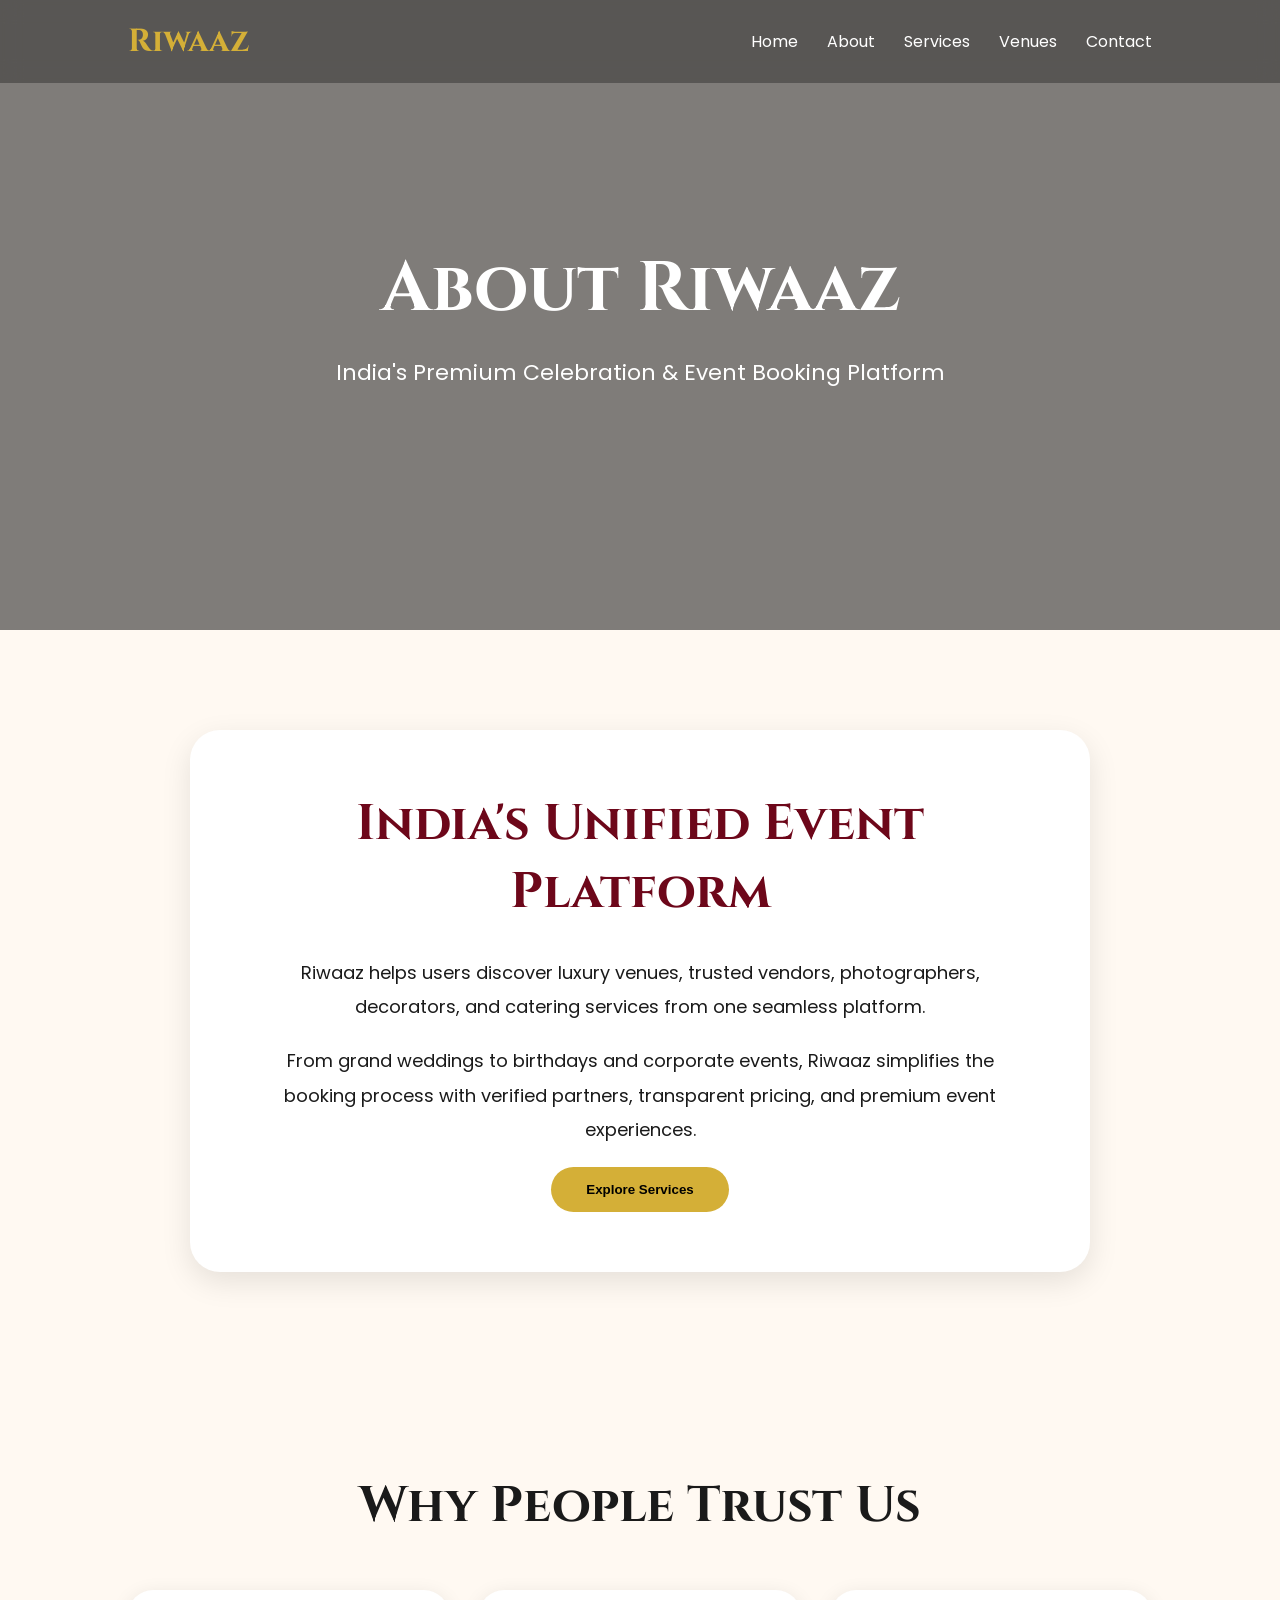
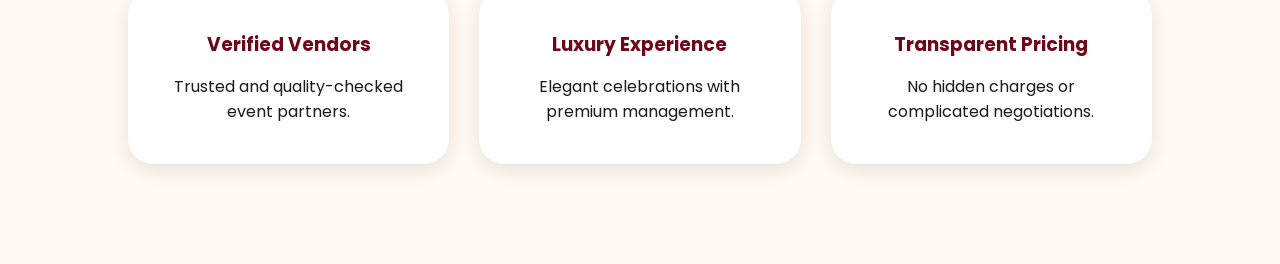
==== pages/about/about.html @ e1d9c22d "pushing" ====
<!DOCTYPE html>
<html lang="en">

<head>
    <meta charset="UTF-8">
    <meta name="viewport" content="width=device-width, initial-scale=1.0">

    <title>About - Riwaaz Events</title>

    <link rel="stylesheet" href="../../css/header.css">
    <link rel="stylesheet" href="./about.css">

    <link rel="preconnect" href="https://fonts.googleapis.com">
    <link
        href="https://fonts.googleapis.com/css2?family=Cinzel:wght@500;700&family=Poppins:wght@300;400;500;600&display=swap"
        rel="stylesheet">

</head>

<body>

    <!-- NAVBAR -->

    <header>
        <div class="logo">Riwaaz</div>
        <nav>
            <a href="../../index.html">Home</a>
            <a href="../about/about.html">About</a>
            <a href="../services/services.html">Services</a>
            <a href="../venues/venues.html">Venues</a>
            <a href="../contact/contact.html">Contact</a>
        </nav>

        <!-- MENU BUTTON -->
        <div class="menu-btn" id="menuBtn">
            <span></span>
            <span></span>
            <span></span>
        </div>

        <nav id="mobileNav">
            <a href="../../index.html">Home</a>
            <a href="../about/about.html">About</a>
            <a href="../services/services.html">Services</a>
            <a href="../venues/venues.html">Venues</a>
            <a href="../contact/contact.html">Contact</a>
        </nav>
    </header>


    <!-- BANNER -->

    <section class="page-banner">

        <div class="overlay"></div>

        <div class="banner-content">

            <h1>About Riwaaz</h1>

            <p>
                India's Premium Celebration & Event Booking Platform
            </p>

        </div>

    </section>



    <!-- ABOUT SECTION -->

    <section class="content-section">

        <div class="about-box">

            <h2>India's Unified Event Platform</h2>

            <p>
                Riwaaz helps users discover luxury venues,
                trusted vendors, photographers, decorators,
                and catering services from one seamless platform.
            </p>

            <p>
                From grand weddings to birthdays and corporate events,
                Riwaaz simplifies the booking process with verified
                partners, transparent pricing, and premium event
                experiences.
            </p>

            <a href="../services/services.html"><button>
                Explore Services
            </button></a>

        </div>

    </section>



    <!-- VALUES SECTION -->

    <section class="values-section">

        <h2>Why People Trust Us</h2>

        <div class="value-grid">

            <div class="value-card">
                <h3>Verified Vendors</h3>
                <p>Trusted and quality-checked event partners.</p>
            </div>

            <div class="value-card">
                <h3>Luxury Experience</h3>
                <p>Elegant celebrations with premium management.</p>
            </div>

            <div class="value-card">
                <h3>Transparent Pricing</h3>
                <p>No hidden charges or complicated negotiations.</p>
            </div>

        </div>

    </section>

<script src="js/header.js"></script>
</body>

</html>
---- css/header.css ----
* {
    margin: 0;
    padding: 0;
    box-sizing: border-box;
}
html{
    scroll-behavior: smooth;
}

body {
    font-family: 'Poppins', sans-serif;
    background: #fff9f2;
    color: #1a1a1a;
}

header {
    width: 100vw;
    display: flex;
    justify-content: space-between;
    align-items: center;
    padding: 20px 10%;
    position: fixed;
    z-index: 1000;
    background: rgba(0, 0, 0, 0.3);
    backdrop-filter: blur(10px);
}

.logo {
    font-size: 32px;
    color: #d4af37;
    font-family: 'Cinzel', serif;
    font-weight: bold;
}

nav a {
    color: white;
    margin-left: 25px;
    text-decoration: none;
    transition: 0.3s;
}

nav a:hover {
    color: #d4af37;
}


/* MENU BUTTON */

.menu-btn {
    width: 40px;
    height: 25px;
    display: none;
    flex-direction: column;
    justify-content: space-between;
    cursor: pointer;
    z-index: 2000;
}

.menu-btn span {
    width: 100%;
    height: 4px;
    background: white;
    border-radius: 10px;
    transition: 0.4s;
}

/* ANIMATION */

.menu-btn.active span:nth-child(1) {
    transform: rotate(45deg) translateY(14px);
}

.menu-btn.active span:nth-child(2) {
    opacity: 0;
}

.menu-btn.active span:nth-child(3) {
    transform: rotate(-45deg) translateY(-14px);
}

/* MOBILE NAVBAR */
#mobileNav {
    display: none;
}

@media(max-width:720px) {
    #mobileNav {
        display: flex;
        flex-direction: column;
    }

    #mobileNav a {
        padding: 15px;
        border-bottom: 1px solid rgba(255, 255, 255, 0.1);
        display: block;
    }

    header {
        flex-direction: row;
        padding: 20px 7%;
    }

    .menu-btn {
        display: flex;
    }

    nav {
        position: absolute;
        top: 100%;
        left: 0;
        width: 100%;
        background: #6d071a;
        display: flex;
        flex-direction: column;
        text-align: center;
        overflow: hidden;

        max-height: 0;
        transition: 0.5s;
    }

    nav a {
        padding: 20px;
        margin: 0;
        border-bottom: 1px solid rgba(255, 255, 255, 0.1);
    }

    nav.active {
        max-height: 500px;
    }
}
---- pages/about/about.css ----
/* BANNER */

        .page-banner {
            height: 70vh;

            background:
                linear-gradient(rgba(0, 0, 0, 0.5),
                    rgba(0, 0, 0, 0.5)),

                url('https://images.unsplash.com/photo-1519741497674-611481863552?q=80&w=1800&auto=format&fit=crop');

            background-size: cover;
            background-position: center;

            display: flex;
            justify-content: center;
            align-items: center;

            text-align: center;

            position: relative;
        }

        .banner-content {
            color: white;
            z-index: 2;
        }

        .banner-content h1 {
            font-size: 70px;
            font-family: 'Cinzel', serif;
            margin-bottom: 20px;

            animation: fadeDown 1.5s ease;
        }

        .banner-content p {
            font-size: 22px;

            animation: fadeUp 1.5s ease;
        }


        /* ABOUT */

        .content-section {
            padding: 100px 10%;

            display: flex;
            justify-content: center;
            align-items: center;
        }

        .about-box {

            max-width: 900px;

            background: white;

            padding: 60px;

            border-radius: 30px;

            box-shadow: 0 10px 30px rgba(0, 0, 0, 0.1);

            text-align: center;

            transition: 0.5s;
        }

        .about-box:hover {
            transform: translateY(-10px);
        }

        .about-box h2 {
            font-size: 50px;
            font-family: 'Cinzel', serif;
            margin-bottom: 30px;
            color: #6d071a;
        }

        .about-box p {
            font-size: 18px;
            line-height: 1.9;
            margin-bottom: 20px;
        }

        button {
            padding: 15px 35px;
            border: none;
            border-radius: 50px;

            background: #d4af37;

            font-weight: bold;

            cursor: pointer;

            transition: 0.4s;
        }

        button:hover {
            transform: translateY(-5px);
            box-shadow: 0 10px 20px rgba(212, 175, 55, 0.4);
        }


        /* VALUES */

        .values-section {
            padding: 100px 10%;
            text-align: center;
        }

        .values-section h2 {
            font-size: 50px;
            margin-bottom: 50px;
            font-family: 'Cinzel', serif;
        }

        .value-grid {
            display: grid;
            grid-template-columns: repeat(auto-fit, minmax(250px, 1fr));
            gap: 30px;
        }

        .value-card {
            background: white;
            padding: 40px;
            border-radius: 25px;

            box-shadow: 0 5px 20px rgba(0, 0, 0, 0.1);

            transition: 0.5s;
        }

        .value-card:hover {
            transform: translateY(-10px);
            border: 1px solid #d4af37;
        }

        .value-card h3 {
            margin-bottom: 15px;
            color: #6d071a;
        }


        /* ANIMATIONS */

        @keyframes fadeDown {

            from {
                opacity: 0;
                transform: translateY(-50px);
            }

            to {
                opacity: 1;
                transform: translateY(0);
            }

        }

        @keyframes fadeUp {

            from {
                opacity: 0;
                transform: translateY(50px);
            }

            to {
                opacity: 1;
                transform: translateY(0);
            }

        }


        /* MOBILE */

        @media(max-width:768px) {


            .banner-content h1 {
                font-size: 45px;
            }

            .about-box h2 {
                font-size: 35px;
            }

        }
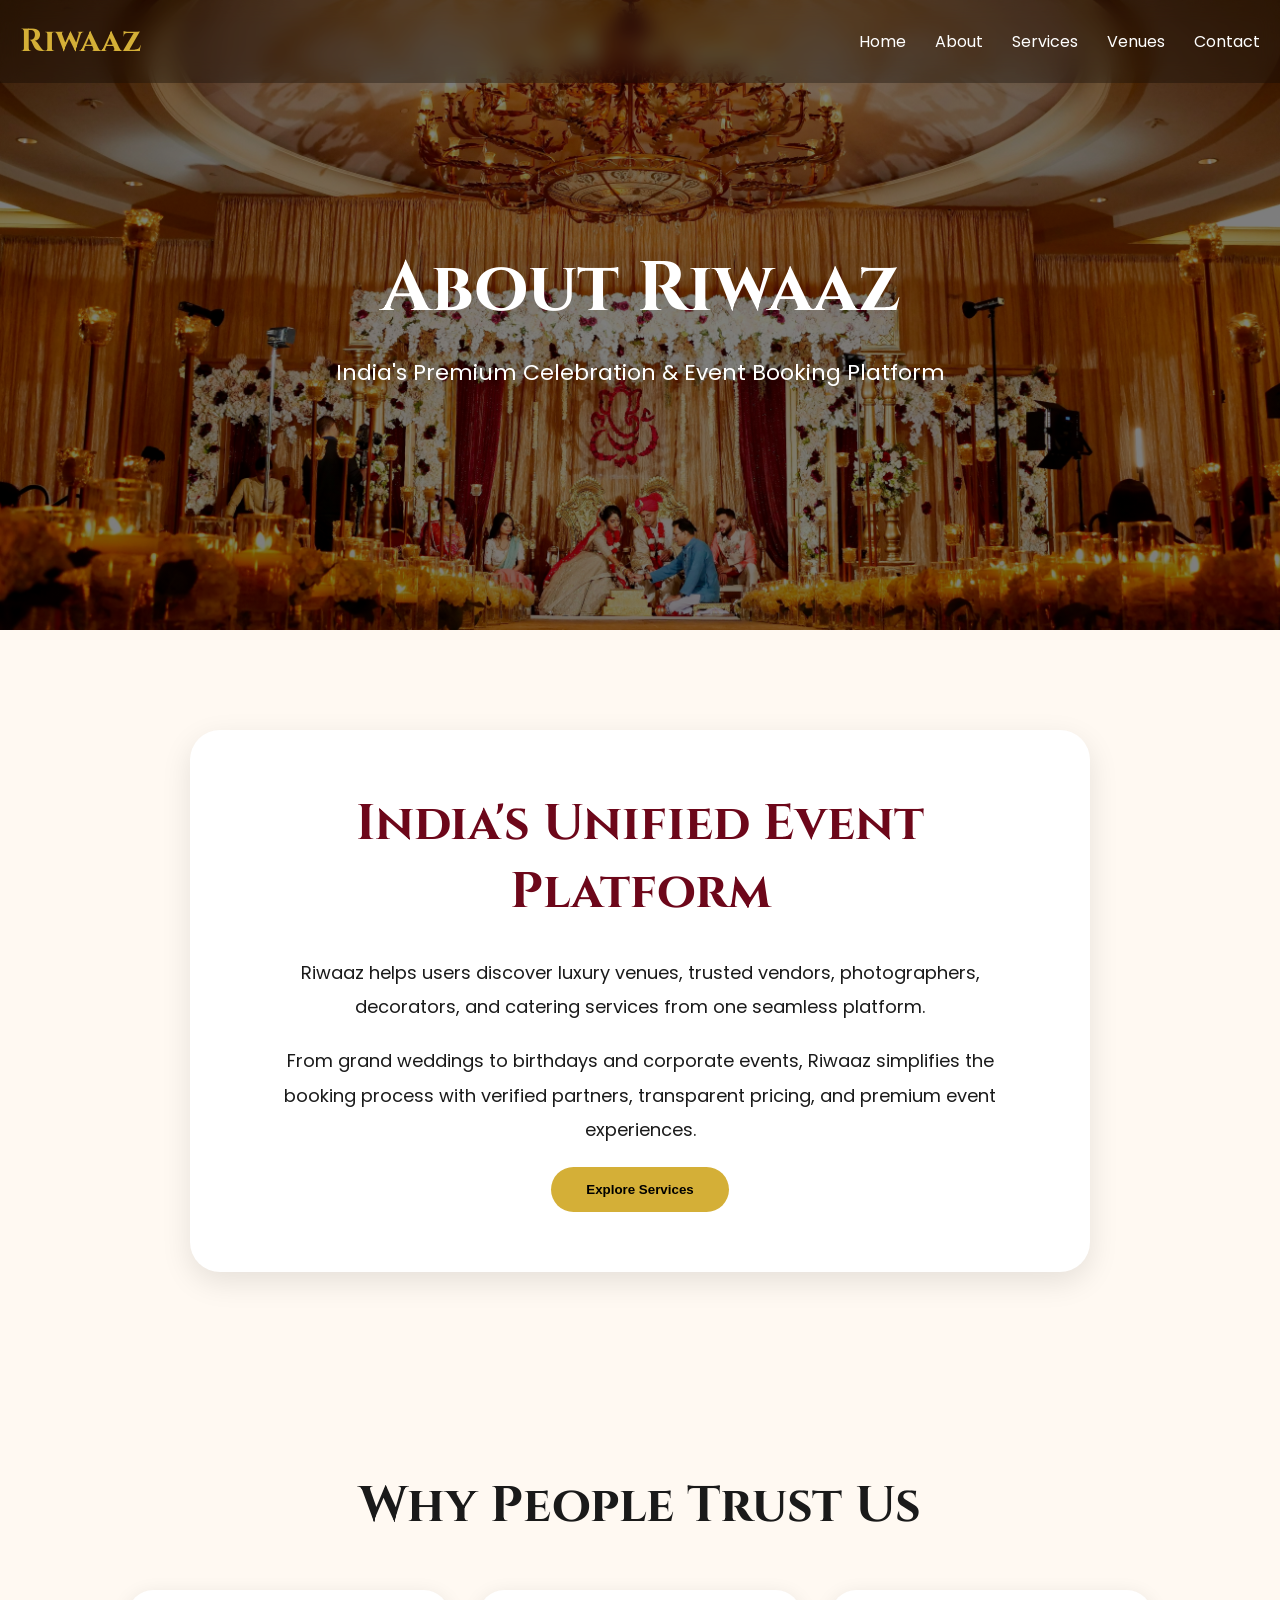
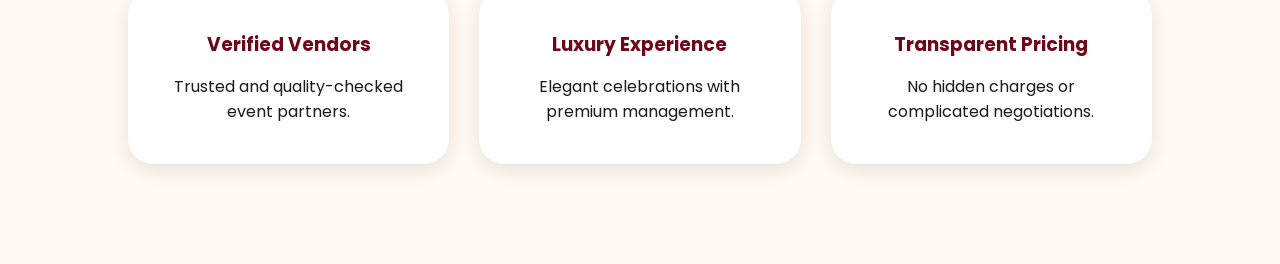
==== commit 84763384: "update" ====
--- a/pages/about/about.html
+++ b/pages/about/about.html
@@ -22,7 +22,7 @@
     <!-- NAVBAR -->
 
     <header>
-        <div class="logo">Riwaaz</div>
+        <div class="logo-riwaaz">Riwaaz</div>
         <nav>
             <a href="../../index.html">Home</a>
             <a href="../about/about.html">About</a>
@@ -126,7 +126,7 @@
 
     </section>
 
-<script src="js/header.js"></script>
+<script src="../../js/header.js"></script>
 </body>
 
 </html>
--- a/css/header.css
+++ b/css/header.css
@@ -15,17 +15,17 @@
 
 header {
     width: 100vw;
-    display: flex;
-    justify-content: space-between;
-    align-items: center;
-    padding: 20px 10%;
+    display: flex !important;
+    justify-content: space-between !important;
+    align-items: center !important;
+    padding: 20px 20px;
     position: fixed;
     z-index: 1000;
     background: rgba(0, 0, 0, 0.3);
     backdrop-filter: blur(10px);
 }
 
-.logo {
+.logo-riwaaz {
     font-size: 32px;
     color: #d4af37;
     font-family: 'Cinzel', serif;
--- a/pages/about/about.css
+++ b/pages/about/about.css
@@ -7,7 +7,7 @@
                 linear-gradient(rgba(0, 0, 0, 0.5),
                     rgba(0, 0, 0, 0.5)),
 
-                url('https://images.unsplash.com/photo-1519741497674-611481863552?q=80&w=1800&auto=format&fit=crop');
+                url('../../images/img17.jpg');
 
             background-size: cover;
             background-position: center;
